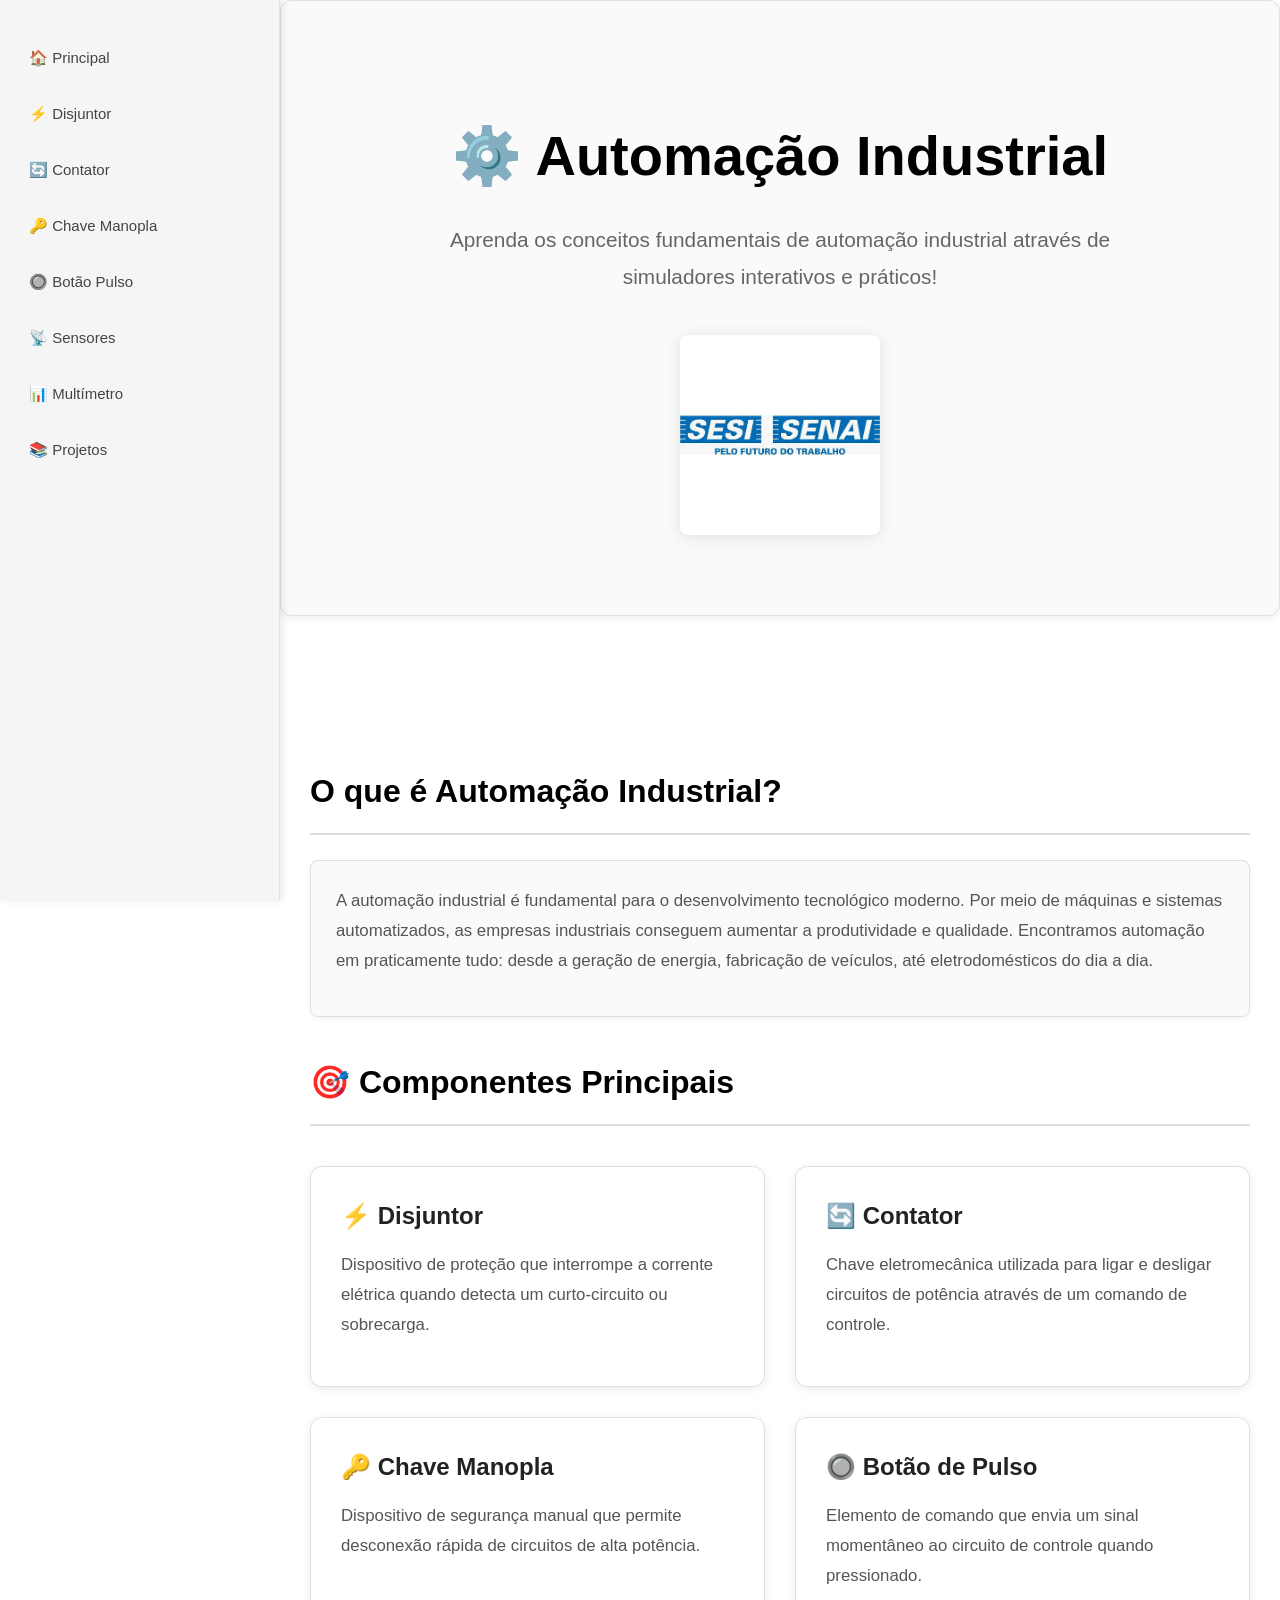
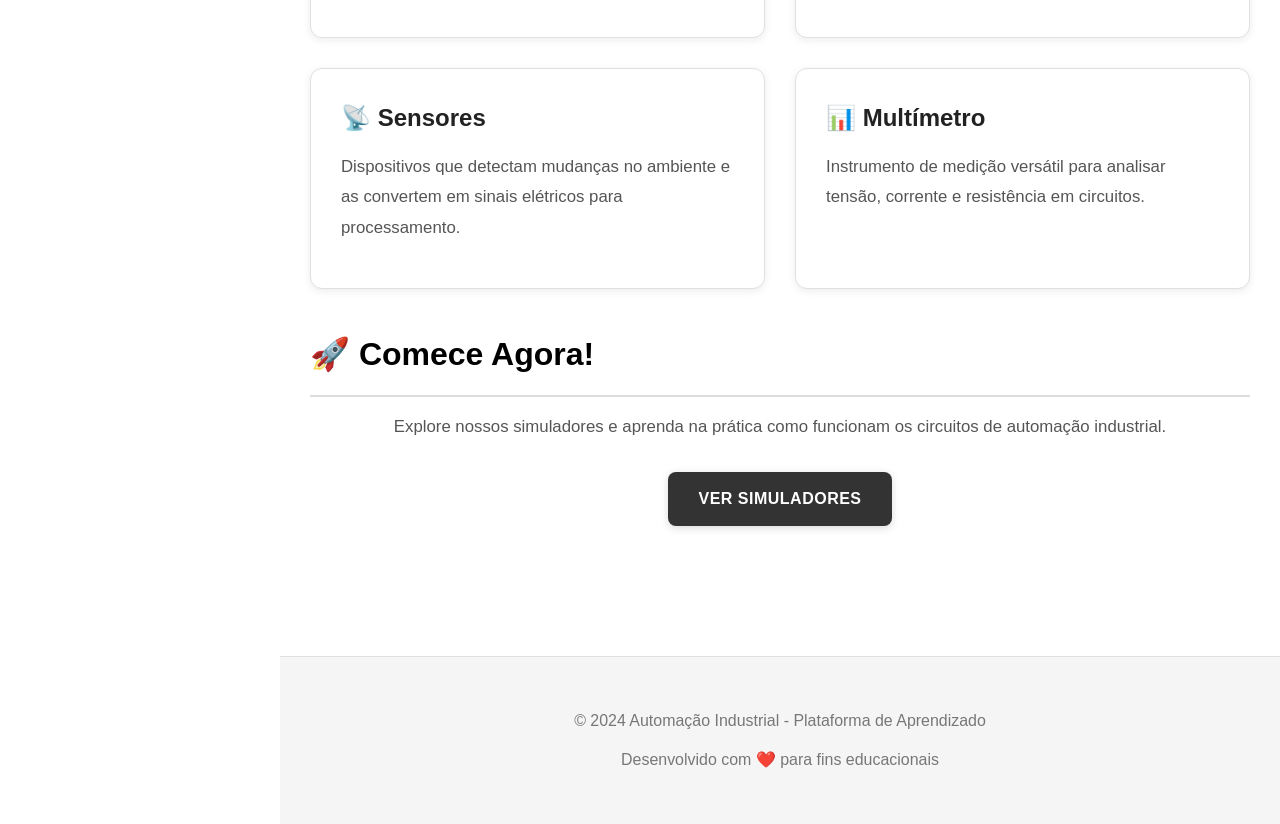
==== index.html @ 09acc61e "ultima versão" ====
<!DOCTYPE html>
<html lang="pt-BR">
<head>
    <meta charset="UTF-8">
    <meta name="viewport" content="width=device-width, initial-scale=1.0">
    <link rel="stylesheet" href="style.css">
    <title>Automação Industrial - Simuladores Profissionais</title>
</head>
<body>
    <header>
        <nav>
            <a href="./index.html">🏠 Principal</a>
            <a href="./HTML/disjuntor.html">⚡ Disjuntor</a>
            <a href="./HTML/contador.html">🔄 Contator</a>
            <a href="./HTML/chave_manopla.html">🔑 Chave Manopla</a>
            <a href="./HTML/botao_pulso.html">🔘 Botão Pulso</a>
            <a href="./HTML/sensores.html">📡 Sensores</a>
            <a href="./HTML/multímetro.html">📊 Multímetro</a>
            <a href="./projetos.html">📚 Projetos</a>
        </nav>
    </header>
    
    <div class="hero">
        <h1>⚙️ Automação Industrial</h1>
        <p>Aprenda os conceitos fundamentais de automação industrial através de simuladores interativos e práticos!</p>
        <div class="logo-container">
            <img src="./IMG/LOGO.png" alt="Logo SESI SENAI" class="logo-sesi">
        </div>
    </div>

    <div class="container">
        <h2>O que é Automação Industrial?</h2>
        <div class="info-box">
            <p>
                A automação industrial é fundamental para o desenvolvimento tecnológico moderno. 
                Por meio de máquinas e sistemas automatizados, as empresas industriais conseguem 
                aumentar a produtividade e qualidade. Encontramos automação em praticamente tudo: 
                desde a geração de energia, fabricação de veículos, até eletrodomésticos do dia a dia.
            </p>
        </div>

        <h2>🎯 Componentes Principais</h2>
        <div class="grid-container">
            <div class="card">
                <h3>⚡ Disjuntor</h3>
                <p>Dispositivo de proteção que interrompe a corrente elétrica quando detecta um curto-circuito ou sobrecarga.</p>
            </div>
            <div class="card">
                <h3>🔄 Contator</h3>
                <p>Chave eletromecânica utilizada para ligar e desligar circuitos de potência através de um comando de controle.</p>
            </div>
            <div class="card">
                <h3>🔑 Chave Manopla</h3>
                <p>Dispositivo de segurança manual que permite desconexão rápida de circuitos de alta potência.</p>
            </div>
            <div class="card">
                <h3>🔘 Botão de Pulso</h3>
                <p>Elemento de comando que envia um sinal momentâneo ao circuito de controle quando pressionado.</p>
            </div>
            <div class="card">
                <h3>📡 Sensores</h3>
                <p>Dispositivos que detectam mudanças no ambiente e as convertem em sinais elétricos para processamento.</p>
            </div>
            <div class="card">
                <h3>📊 Multímetro</h3>
                <p>Instrumento de medição versátil para analisar tensão, corrente e resistência em circuitos.</p>
            </div>
        </div>

        <h2>🚀 Comece Agora!</h2>
        <p style="text-align: center; margin-bottom: 30px;">Explore nossos simuladores e aprenda na prática como funcionam os circuitos de automação industrial.</p>
        <div style="text-align: center;">
            <a href="./projetos.html" class="btn">Ver Simuladores</a>
        </div>
    </div>

    <footer>
        <p>&copy; 2024 Automação Industrial - Plataforma de Aprendizado</p>
        <p>Desenvolvido com ❤️ para fins educacionais</p>
    </footer>
</body>
</html>
---- style.css ----
/* ===== RESET E BASE ===== */
* {
    margin: 0;
    padding: 0;
    box-sizing: border-box;
}

html {
    scroll-behavior: smooth;
}

body {
    font-family: 'Segoe UI', 'Roboto', Arial, sans-serif;
    background: #ffffff;
    color: #333333;
    line-height: 1.6;
    min-height: 100vh;
    margin-left: 0;
    padding-left: 0;
}

/* ===== SIDEBAR NAVEGAÇÃO ===== */
header {
    position: fixed;
    left: 0;
    top: 0;
    width: 280px;
    height: 100vh;
    background: #f5f5f5;
    padding: 0;
    z-index: 1000;
    box-shadow: 2px 0 8px rgba(0, 0, 0, 0.1);
    border-right: 1px solid #e0e0e0;
    overflow-y: auto;
    overflow-x: hidden;
}

header nav {
    display: flex;
    flex-direction: column;
    gap: 0;
    padding: 30px 0;
    width: 100%;
}

nav a {
    color: #444444;
    text-decoration: none;
    padding: 16px 25px;
    transition: all 0.3s ease;
    font-weight: 500;
    position: relative;
    overflow: hidden;
    font-size: 15px;
    display: flex;
    align-items: center;
    gap: 12px;
    border-left: 4px solid transparent;
}

nav a::before {
    content: '';
    position: absolute;
    left: 0;
    top: -100%;
    width: 100%;
    height: 100%;
    background: linear-gradient(180deg, transparent, rgba(0, 0, 0, 0.05), transparent);
    transition: top 0.4s ease;
}

nav a:hover {
    background: rgba(0, 0, 0, 0.08);
    color: #000000;
    border-left-color: #999999;
    transform: translateX(8px);
}

nav a:hover::before {
    top: 100%;
}

/* Scroll suave no sidebar */
header::-webkit-scrollbar {
    width: 6px;
}

header::-webkit-scrollbar-track {
    background: #f0f0f0;
}

header::-webkit-scrollbar-thumb {
    background: #cccccc;
    border-radius: 3px;
}

header::-webkit-scrollbar-thumb:hover {
    background: #999999;
}

/* ===== CONTAINER ===== */
.container {
    max-width: 1200px;
    margin: 0 auto;
    padding: 50px 30px;
    margin-left: 280px;
}

/* ===== TÍTULOS ===== */
h1, h2, h3 {
    color: #000000;
    margin: 30px 0 15px 0;
    font-weight: 700;
}

h1 {
    font-size: 3em;
    color: #000000;
    margin-bottom: 25px;
}

h2 {
    font-size: 2em;
    color: #000000;
    margin-top: 40px;
    border-bottom: 2px solid #dddddd;
    padding-bottom: 15px;
}

h3 {
    font-size: 1.5em;
    color: #222222;
}

p {
    font-size: 1.05em;
    margin-bottom: 15px;
    line-height: 1.8;
    color: #555555;
}

/* ===== HERO SECTION ===== */
.hero {
    text-align: center;
    padding: 80px 40px;
    background: #fafafa;
    border-radius: 12px;
    margin-bottom: 60px;
    margin-left: 280px;
    border: 1px solid #e0e0e0;
    box-shadow: 0 2px 8px rgba(0, 0, 0, 0.08);
}

.hero h1 {
    font-size: 3.5em;
    margin-bottom: 20px;
}

.hero p {
    font-size: 1.3em;
    color: #666666;
    max-width: 700px;
    margin: 0 auto 30px;
}

/* ===== LOGO CONTAINER ===== */
.logo-container {
    margin-top: 40px;
    display: flex;
    justify-content: center;
    align-items: center;
}

.logo-sesi {
    max-width: 200px;
    height: auto;
    border: none !important;
    box-shadow: none !important;
    margin: 0 !important;
    filter: drop-shadow(0 2px 8px rgba(0, 0, 0, 0.1));
    transition: all 0.3s ease;
}

.logo-sesi:hover {
    transform: scale(1.05);
    filter: drop-shadow(0 4px 12px rgba(0, 0, 0, 0.15));
}

/* ===== GRID DE CARDS ===== */
.grid-container {
    display: grid;
    grid-template-columns: repeat(auto-fit, minmax(300px, 1fr));
    gap: 30px;
    margin: 40px 0;
}

.card {
    background: #ffffff;
    padding: 30px;
    border-radius: 12px;
    border: 1px solid #e0e0e0;
    transition: all 0.3s ease;
    box-shadow: 0 2px 8px rgba(0, 0, 0, 0.08);
    position: relative;
    overflow: hidden;
}

.card::before {
    content: '';
    position: absolute;
    top: 0;
    left: -100%;
    width: 100%;
    height: 100%;
    background: linear-gradient(90deg, transparent, rgba(0, 0, 0, 0.03), transparent);
    transition: left 0.5s ease;
}

.card:hover {
    transform: translateY(-5px);
    border-color: #d0d0d0;
    box-shadow: 0 4px 16px rgba(0, 0, 0, 0.12);
}

.card:hover::before {
    left: 100%;
}

.card h3 {
    color: #222222;
    margin-top: 0;
    margin-bottom: 15px;
}

/* ===== IMAGENS ===== */
img {
    max-width: 100%;
    height: auto;
    border-radius: 8px;
    border: 1px solid #e0e0e0;
    box-shadow: 0 2px 8px rgba(0, 0, 0, 0.1);
    transition: all 0.3s ease;
    display: block;
    margin: 20px auto;
}

img:hover {
    transform: scale(1.02);
    border-color: #cccccc;
    box-shadow: 0 4px 16px rgba(0, 0, 0, 0.15);
}

.grid-images {
    display: grid;
    grid-template-columns: repeat(auto-fit, minmax(280px, 1fr));
    gap: 25px;
    margin: 40px 0;
}

.img-card {
    background: #ffffff;
    border-radius: 12px;
    overflow: hidden;
    border: 1px solid #e0e0e0;
    box-shadow: 0 2px 8px rgba(0, 0, 0, 0.08);
    transition: all 0.3s ease;
}

.img-card:hover {
    transform: translateY(-5px);
    border-color: #d0d0d0;
    box-shadow: 0 4px 16px rgba(0, 0, 0, 0.12);
}

.img-card img {
    width: 100%;
    height: 250px;
    object-fit: cover;
    margin: 0;
    border: none;
    display: block;
}

.img-card h3 {
    padding: 20px;
    text-align: center;
    margin: 0;
    color: #222222;
    background: #f9f9f9;
}

.img-card p {
    padding: 0 20px 20px;
    font-size: 0.95em;
    color: #666666;
}

/* ===== BOTÕES ===== */
button, .btn {
    background: #333333;
    color: #ffffff;
    border: none;
    padding: 14px 30px;
    border-radius: 8px;
    font-size: 1em;
    font-weight: 600;
    cursor: pointer;
    transition: all 0.3s ease;
    box-shadow: 0 2px 8px rgba(0, 0, 0, 0.15);
    text-decoration: none;
    display: inline-block;
    text-transform: uppercase;
    letter-spacing: 0.5px;
}

button:hover, .btn:hover {
    transform: translateY(-2px);
    box-shadow: 0 4px 12px rgba(0, 0, 0, 0.25);
    background: #1a1a1a;
}

button:active, .btn:active {
    transform: translateY(-1px);
}

/* ===== RODAPÉ ===== */
footer {
    background: #f5f5f5;
    color: #666666;
    text-align: center;
    padding: 40px 20px;
    margin-top: 80px;
    margin-left: 280px;
    border-top: 1px solid #e0e0e0;
    font-size: 0.95em;
}

footer p {
    margin: 10px 0;
    color: #777777;
}

/* ===== CAIXAS DE TEXTO ===== */
.texto-box, .info-box {
    border: 1px solid #e0e0e0;
    border-radius: 8px;
    padding: 25px;
    background: #fafafa;
    margin: 25px 0;
    box-shadow: 0 2px 4px rgba(0, 0, 0, 0.05);
    transition: all 0.3s ease;
}

.texto-box:hover, .info-box:hover {
    border-color: #d0d0d0;
    box-shadow: 0 4px 12px rgba(0, 0, 0, 0.08);
}

/* ===== LISTAS ===== */
ul {
    color: #555555;
}

ul li {
    color: #555555;
}

/* ===== RESPONSIVO ===== */
@media (max-width: 768px) {
    h1 {
        font-size: 2em;
    }

    h2 {
        font-size: 1.5em;
    }

    nav a {
        padding: 12px 20px;
        font-size: 14px;
    }

    .container {
        padding: 30px 20px;
        margin-left: 0;
    }

    .hero {
        padding: 50px 20px;
    }

    .grid-container,
    .grid-images {
        grid-template-columns: 1fr;
        gap: 20px;
    }

    header {
        width: 100%;
        height: auto;
        position: relative;
        border-right: none;
        border-bottom: 1px solid #e0e0e0;
        box-shadow: 0 2px 8px rgba(0, 0, 0, 0.1);
    }

    header nav {
        flex-direction: row;
        flex-wrap: wrap;
        gap: 5px;
        padding: 10px;
        justify-content: center;
    }

    nav a {
        padding: 10px 12px;
        font-size: 12px;
        border-left: none;
        border-bottom: 2px solid transparent;
    }

    nav a:hover {
        border-left: none;
        border-bottom-color: #999999;
        transform: translateY(-2px);
    }

    footer {
        margin-left: 0;
    }
}

video{
    width: 360px;
    height: 360px;
}
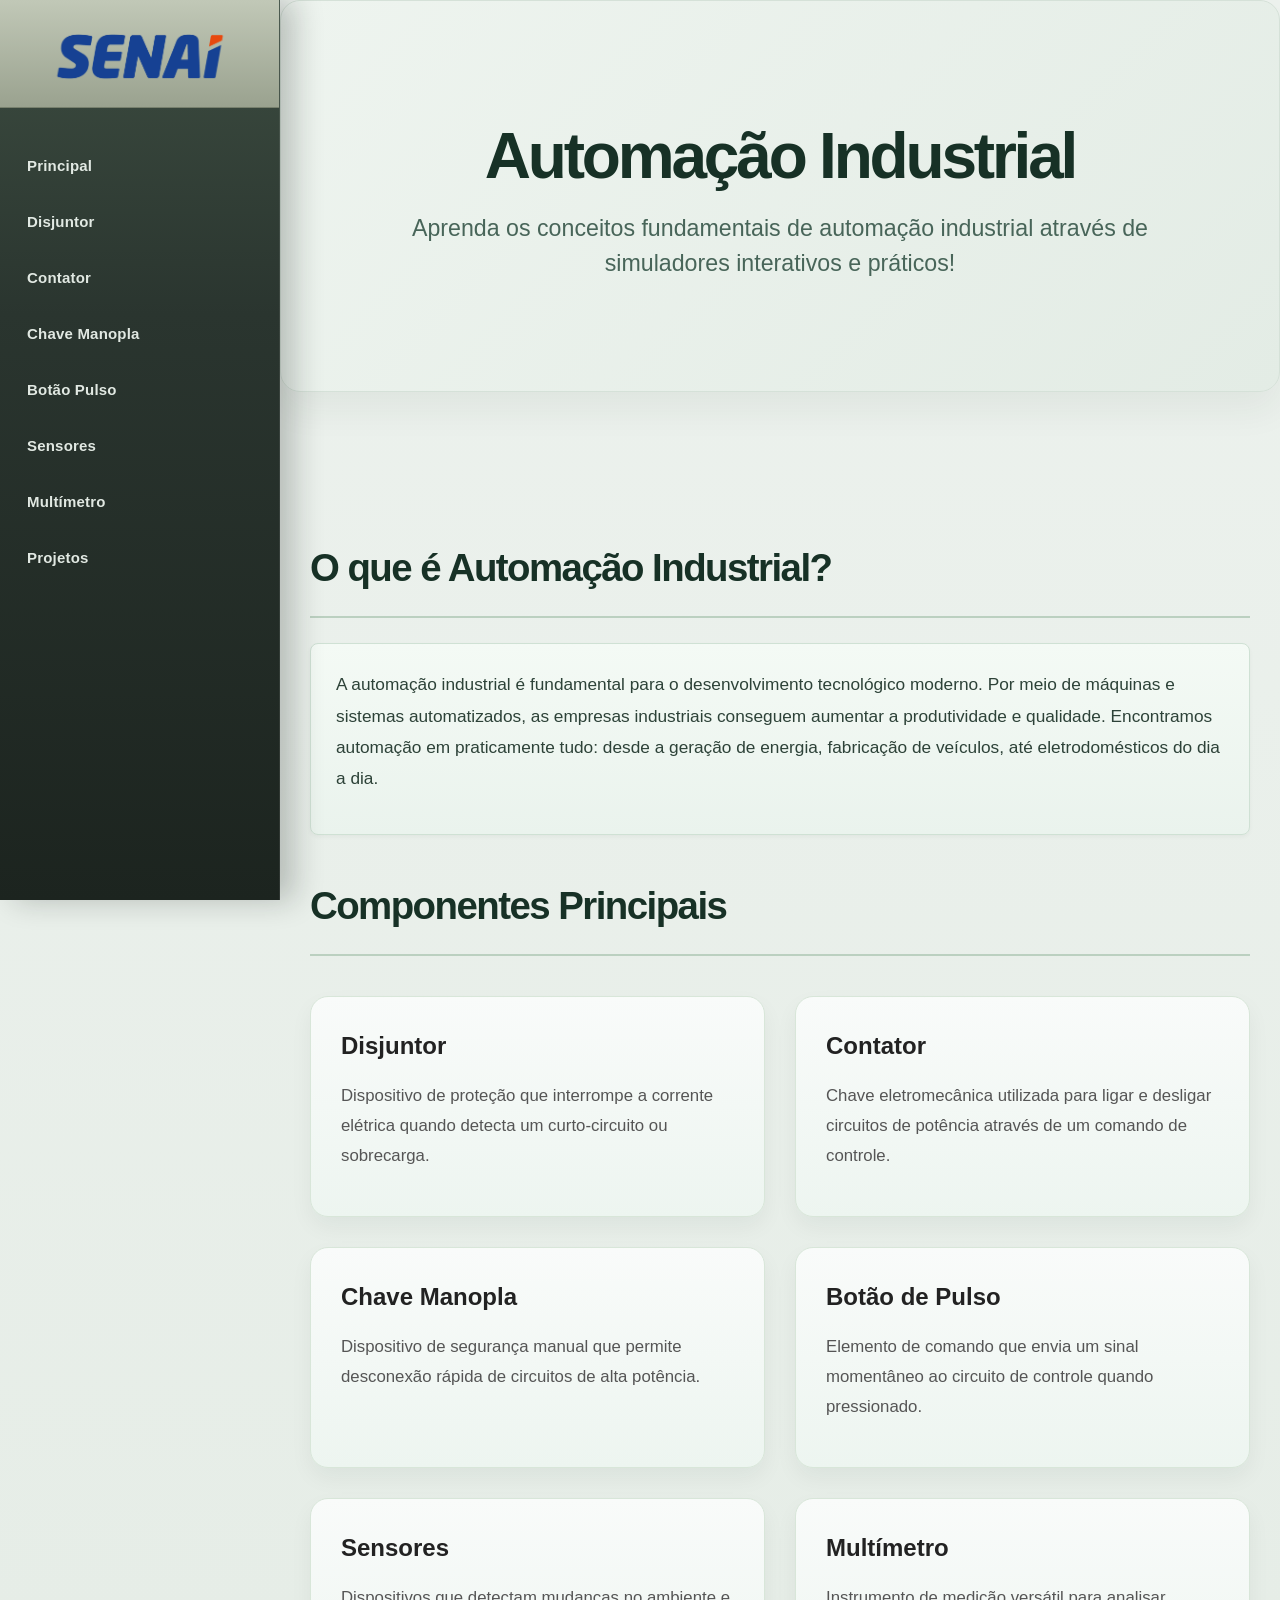
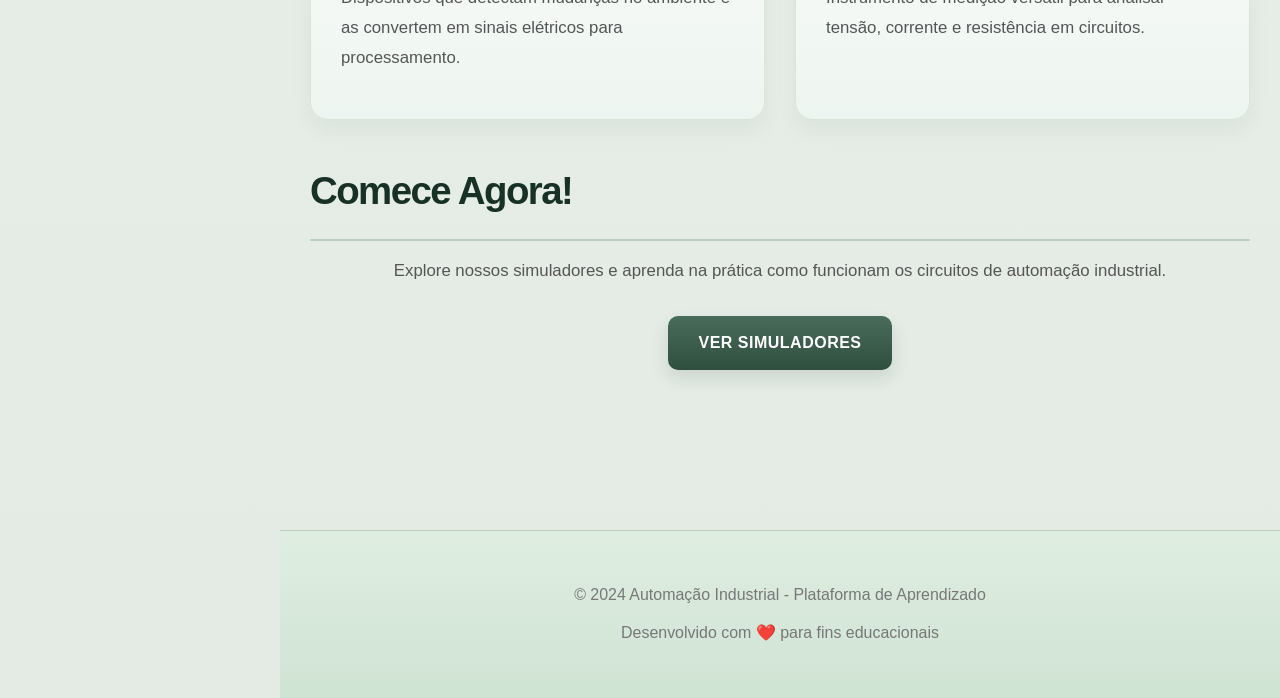
==== commit f4b4177c: "versão final" ====
--- a/index.html
+++ b/index.html
@@ -8,24 +8,25 @@
 </head>
 <body>
     <header>
+
+        <div class="sidebar-logo">
+            <img src="./IMG/senail  logo.png" alt="Logo SESI SENAI">
+        </div>
         <nav>
-            <a href="./index.html">🏠 Principal</a>
-            <a href="./HTML/disjuntor.html">⚡ Disjuntor</a>
-            <a href="./HTML/contador.html">🔄 Contator</a>
-            <a href="./HTML/chave_manopla.html">🔑 Chave Manopla</a>
-            <a href="./HTML/botao_pulso.html">🔘 Botão Pulso</a>
-            <a href="./HTML/sensores.html">📡 Sensores</a>
-            <a href="./HTML/multímetro.html">📊 Multímetro</a>
-            <a href="./projetos.html">📚 Projetos</a>
+            <a href="./index.html">Principal</a>
+            <a href="./HTML/disjuntor.html">Disjuntor</a>
+            <a href="./HTML/contador.html">Contator</a>
+            <a href="./HTML/chave_manopla.html">Chave Manopla</a>
+            <a href="./HTML/botao_pulso.html">Botão Pulso</a>
+            <a href="./HTML/sensores.html">Sensores</a>
+            <a href="./HTML/multímetro.html">Multímetro</a>
+            <a href="./projetos.html">Projetos</a>
         </nav>
     </header>
     
     <div class="hero">
-        <h1>⚙️ Automação Industrial</h1>
+        <h1>Automação Industrial</h1>
         <p>Aprenda os conceitos fundamentais de automação industrial através de simuladores interativos e práticos!</p>
-        <div class="logo-container">
-            <img src="./IMG/LOGO.png" alt="Logo SESI SENAI" class="logo-sesi">
-        </div>
     </div>
 
     <div class="container">
@@ -39,35 +40,35 @@
             </p>
         </div>
 
-        <h2>🎯 Componentes Principais</h2>
+        <h2>Componentes Principais</h2>
         <div class="grid-container">
             <div class="card">
-                <h3>⚡ Disjuntor</h3>
+                <h3>Disjuntor</h3>
                 <p>Dispositivo de proteção que interrompe a corrente elétrica quando detecta um curto-circuito ou sobrecarga.</p>
             </div>
             <div class="card">
-                <h3>🔄 Contator</h3>
+                <h3>Contator</h3>
                 <p>Chave eletromecânica utilizada para ligar e desligar circuitos de potência através de um comando de controle.</p>
             </div>
             <div class="card">
-                <h3>🔑 Chave Manopla</h3>
+                <h3>Chave Manopla</h3>
                 <p>Dispositivo de segurança manual que permite desconexão rápida de circuitos de alta potência.</p>
             </div>
             <div class="card">
-                <h3>🔘 Botão de Pulso</h3>
+                <h3>Botão de Pulso</h3>
                 <p>Elemento de comando que envia um sinal momentâneo ao circuito de controle quando pressionado.</p>
             </div>
             <div class="card">
-                <h3>📡 Sensores</h3>
+                <h3>Sensores</h3>
                 <p>Dispositivos que detectam mudanças no ambiente e as convertem em sinais elétricos para processamento.</p>
             </div>
             <div class="card">
-                <h3>📊 Multímetro</h3>
+                <h3>Multímetro</h3>
                 <p>Instrumento de medição versátil para analisar tensão, corrente e resistência em circuitos.</p>
             </div>
         </div>
 
-        <h2>🚀 Comece Agora!</h2>
+        <h2>Comece Agora!</h2>
         <p style="text-align: center; margin-bottom: 30px;">Explore nossos simuladores e aprenda na prática como funcionam os circuitos de automação industrial.</p>
         <div style="text-align: center;">
             <a href="./projetos.html" class="btn">Ver Simuladores</a>
--- a/style.css
+++ b/style.css
@@ -11,8 +11,8 @@
 
 body {
     font-family: 'Segoe UI', 'Roboto', Arial, sans-serif;
-    background: #ffffff;
-    color: #333333;
+    background: linear-gradient(180deg, #edf2ee 0%, #e3ebe4 100%);
+    color: #1f2e27;
     line-height: 1.6;
     min-height: 100vh;
     margin-left: 0;
@@ -26,11 +26,11 @@
     top: 0;
     width: 280px;
     height: 100vh;
-    background: #f5f5f5;
+    background: linear-gradient(180deg, #3d4d41 0%, #2a352f 35%, #1c241f 100%);
     padding: 0;
     z-index: 1000;
-    box-shadow: 2px 0 8px rgba(0, 0, 0, 0.1);
-    border-right: 1px solid #e0e0e0;
+    box-shadow: 14px 0 28px rgba(16, 23, 19, 0.24);
+    border-right: 1px solid rgba(255, 255, 255, 0.08);
     overflow-y: auto;
     overflow-x: hidden;
 }
@@ -44,36 +44,43 @@
 }
 
 nav a {
-    color: #444444;
+    color: #edf4ee;
     text-decoration: none;
-    padding: 16px 25px;
-    transition: all 0.3s ease;
-    font-weight: 500;
+    padding: 16px 24px;
+    transition: all 0.25s ease;
+    font-weight: 600;
     position: relative;
     overflow: hidden;
     font-size: 15px;
     display: flex;
     align-items: center;
     gap: 12px;
-    border-left: 4px solid transparent;
+    border-left: 3px solid transparent;
+    letter-spacing: 0.2px;
+    opacity: 0.94;
 }
 
 nav a::before {
     content: '';
     position: absolute;
     left: 0;
-    top: -100%;
+    top: 0;
+    width: 0;
+    height: 100%;
+    background: linear-gradient(90deg, rgba(155, 178, 160, 0.18), rgba(155, 178, 160, 0.02));
+    transition: width 0.25s ease;
+}
+
+nav a:hover {
+    background: rgba(255, 255, 255, 0.05);
+    color: #ffffff;
+    border-left-color: #d6e7d8;
+    transform: translateX(4px);
+    opacity: 1;
+}
+
+nav a:hover::before {
     width: 100%;
-    height: 100%;
-    background: linear-gradient(180deg, transparent, rgba(0, 0, 0, 0.05), transparent);
-    transition: top 0.4s ease;
-}
-
-nav a:hover {
-    background: rgba(0, 0, 0, 0.08);
-    color: #000000;
-    border-left-color: #999999;
-    transform: translateX(8px);
 }
 
 nav a:hover::before {
@@ -86,50 +93,66 @@
 }
 
 header::-webkit-scrollbar-track {
-    background: #f0f0f0;
+    background: #1d3d30;
 }
 
 header::-webkit-scrollbar-thumb {
-    background: #cccccc;
+    background: #a8c6b0;
     border-radius: 3px;
 }
 
 header::-webkit-scrollbar-thumb:hover {
-    background: #999999;
+    background: #d6ebdc;
 }
 
 /* ===== CONTAINER ===== */
 .container {
     max-width: 1200px;
     margin: 0 auto;
-    padding: 50px 30px;
+    padding: 45px 30px 80px;
     margin-left: 280px;
+}
+
+.info-box {
+    background: linear-gradient(180deg, #f5faf6 0%, #edf5ef 100%);
+    border-radius: 18px;
+    padding: 30px 28px;
+    border: 1px solid #d5e3d8;
+    box-shadow: 0 10px 24px rgba(31, 46, 39, 0.04);
+    margin-top: 22px;
+}
+
+.info-box p {
+    font-size: 1.08em;
+    color: #2d4238;
 }
 
 /* ===== TÍTULOS ===== */
 h1, h2, h3 {
-    color: #000000;
+    color: #173126;
     margin: 30px 0 15px 0;
-    font-weight: 700;
+    font-weight: 800;
 }
 
 h1 {
-    font-size: 3em;
-    color: #000000;
+    font-size: 3.5em;
+    color: #173126;
     margin-bottom: 25px;
+    letter-spacing: -0.05em;
 }
 
 h2 {
-    font-size: 2em;
-    color: #000000;
+    font-size: 2.4em;
+    color: #173126;
     margin-top: 40px;
-    border-bottom: 2px solid #dddddd;
-    padding-bottom: 15px;
+    border-bottom: 2px solid #bbd0c0;
+    padding-bottom: 18px;
+    letter-spacing: -0.04em;
 }
 
 h3 {
     font-size: 1.5em;
-    color: #222222;
+    color: #234131;
 }
 
 p {
@@ -142,48 +165,49 @@
 /* ===== HERO SECTION ===== */
 .hero {
     text-align: center;
-    padding: 80px 40px;
-    background: #fafafa;
-    border-radius: 12px;
+    padding: 90px 40px 80px;
+    background: linear-gradient(135deg, #eef4ef 0%, #e3ece5 100%);
+    border-radius: 20px;
     margin-bottom: 60px;
     margin-left: 280px;
-    border: 1px solid #e0e0e0;
-    box-shadow: 0 2px 8px rgba(0, 0, 0, 0.08);
+    border: 1px solid #d5e1d8;
+    box-shadow: 0 18px 36px rgba(30, 46, 38, 0.06);
 }
 
 .hero h1 {
-    font-size: 3.5em;
+    font-size: 4em;
     margin-bottom: 20px;
+    font-weight: 800;
+    line-height: 1.1;
 }
 
 .hero p {
-    font-size: 1.3em;
-    color: #666666;
-    max-width: 700px;
+    font-size: 1.45em;
+    color: #486559;
+    max-width: 760px;
     margin: 0 auto 30px;
-}
-
-/* ===== LOGO CONTAINER ===== */
-.logo-container {
-    margin-top: 40px;
+    line-height: 1.5;
+}
+
+/* ===== LOGO SIDEBAR ===== */
+.sidebar-logo {
+    padding: 18px 20px 12px;
+    background: linear-gradient(180deg, #c1c8b7 0%, #9aa28f 100%);
+    border-bottom: 1px solid #77806d;
     display: flex;
     justify-content: center;
     align-items: center;
 }
 
-.logo-sesi {
-    max-width: 200px;
+.sidebar-logo img {
+    width: 100%;
+    max-width: 180px;
     height: auto;
-    border: none !important;
-    box-shadow: none !important;
-    margin: 0 !important;
-    filter: drop-shadow(0 2px 8px rgba(0, 0, 0, 0.1));
-    transition: all 0.3s ease;
-}
-
-.logo-sesi:hover {
-    transform: scale(1.05);
-    filter: drop-shadow(0 4px 12px rgba(0, 0, 0, 0.15));
+    margin: 0;
+    border: none;
+    box-shadow: none;
+    display: block;
+    background: transparent;
 }
 
 /* ===== GRID DE CARDS ===== */
@@ -195,12 +219,12 @@
 }
 
 .card {
-    background: #ffffff;
+    background: linear-gradient(180deg, #f9fbfa 0%, #edf5f0 100%);
     padding: 30px;
-    border-radius: 12px;
-    border: 1px solid #e0e0e0;
+    border-radius: 18px;
+    border: 1px solid #d8e6d9;
     transition: all 0.3s ease;
-    box-shadow: 0 2px 8px rgba(0, 0, 0, 0.08);
+    box-shadow: 0 10px 22px rgba(26, 38, 31, 0.05);
     position: relative;
     overflow: hidden;
 }
@@ -212,14 +236,14 @@
     left: -100%;
     width: 100%;
     height: 100%;
-    background: linear-gradient(90deg, transparent, rgba(0, 0, 0, 0.03), transparent);
+    background: linear-gradient(90deg, transparent, rgba(89, 126, 102, 0.09), transparent);
     transition: left 0.5s ease;
 }
 
 .card:hover {
-    transform: translateY(-5px);
-    border-color: #d0d0d0;
-    box-shadow: 0 4px 16px rgba(0, 0, 0, 0.12);
+    transform: translateY(-8px);
+    border-color: #bccfc0;
+    box-shadow: 0 18px 34px rgba(28, 42, 32, 0.09);
 }
 
 .card:hover::before {
@@ -258,12 +282,17 @@
 }
 
 .img-card {
-    background: #ffffff;
-    border-radius: 12px;
+    background: linear-gradient(180deg, #f7faf8 0%, #eef5f0 100%);
+    border-radius: 16px;
     overflow: hidden;
-    border: 1px solid #e0e0e0;
-    box-shadow: 0 2px 8px rgba(0, 0, 0, 0.08);
+    border: 1px solid #d3e4d8;
+    box-shadow: 0 10px 24px rgba(26, 38, 31, 0.05);
     transition: all 0.3s ease;
+}
+
+.img-card:hover {
+    transform: translateY(-6px);
+    box-shadow: 0 16px 30px rgba(26, 38, 31, 0.09);
 }
 
 .img-card:hover {
@@ -297,16 +326,16 @@
 
 /* ===== BOTÕES ===== */
 button, .btn {
-    background: #333333;
+    background: linear-gradient(180deg, #496d5a 0%, #2f4e3f 100%);
     color: #ffffff;
     border: none;
     padding: 14px 30px;
-    border-radius: 8px;
+    border-radius: 10px;
     font-size: 1em;
     font-weight: 600;
     cursor: pointer;
     transition: all 0.3s ease;
-    box-shadow: 0 2px 8px rgba(0, 0, 0, 0.15);
+    box-shadow: 0 8px 18px rgba(27, 42, 34, 0.12);
     text-decoration: none;
     display: inline-block;
     text-transform: uppercase;
@@ -315,8 +344,8 @@
 
 button:hover, .btn:hover {
     transform: translateY(-2px);
-    box-shadow: 0 4px 12px rgba(0, 0, 0, 0.25);
-    background: #1a1a1a;
+    box-shadow: 0 12px 24px rgba(27, 42, 34, 0.18);
+    background: linear-gradient(180deg, #355544 0%, #243d32 100%);
 }
 
 button:active, .btn:active {
@@ -325,13 +354,13 @@
 
 /* ===== RODAPÉ ===== */
 footer {
-    background: #f5f5f5;
-    color: #666666;
+    background: linear-gradient(180deg, #dfeee1 0%, #cfe3d3 100%);
+    color: #315343;
     text-align: center;
     padding: 40px 20px;
     margin-top: 80px;
     margin-left: 280px;
-    border-top: 1px solid #e0e0e0;
+    border-top: 1px solid #b7d0bb;
     font-size: 0.95em;
 }
 
@@ -342,12 +371,12 @@
 
 /* ===== CAIXAS DE TEXTO ===== */
 .texto-box, .info-box {
-    border: 1px solid #e0e0e0;
+    border: 1px solid #cfe1d4;
     border-radius: 8px;
     padding: 25px;
-    background: #fafafa;
+    background: linear-gradient(180deg, #f4faf5 0%, #eaf3ed 100%);
     margin: 25px 0;
-    box-shadow: 0 2px 4px rgba(0, 0, 0, 0.05);
+    box-shadow: 0 2px 4px rgba(0, 0, 0, 0.04);
     transition: all 0.3s ease;
 }
 
@@ -434,7 +463,29 @@
     width: 360px;
     height: 360px;
 }
-
-
-
-
+.logo {
+    display: flex;
+    justify-content: center;      /* Centraliza na horizontal */
+    align-items: center;          /* Centraliza na vertical */
+    margin-bottom: 2.5rem;        /* Espaço embaixo da logo */
+    padding: 1.2rem;              /* Espaço interno ao redor */
+    border-bottom: 2px solid var(--primary);  /* Linha azul embaixo */
+    border-radius: 8px;           /* Cantos arredondados */
+    background-color: rgba(0, 86, 166, 0.1); /* Fundo azul transparente */
+    transition: all 0.3s ease;    /* Animação suave */
+}
+
+.logo img {
+    height: 50px;        /* Altura da imagem */
+    width: auto;         /* Largura automática */
+    box-shadow: none !important;
+    margin: 0 !important;
+    transition: transform 0.3s ease;
+}
+
+.logo img:hover {
+    transform: scale(1.1);  /* Aumenta quando passa o mouse */
+}
+
+
+
